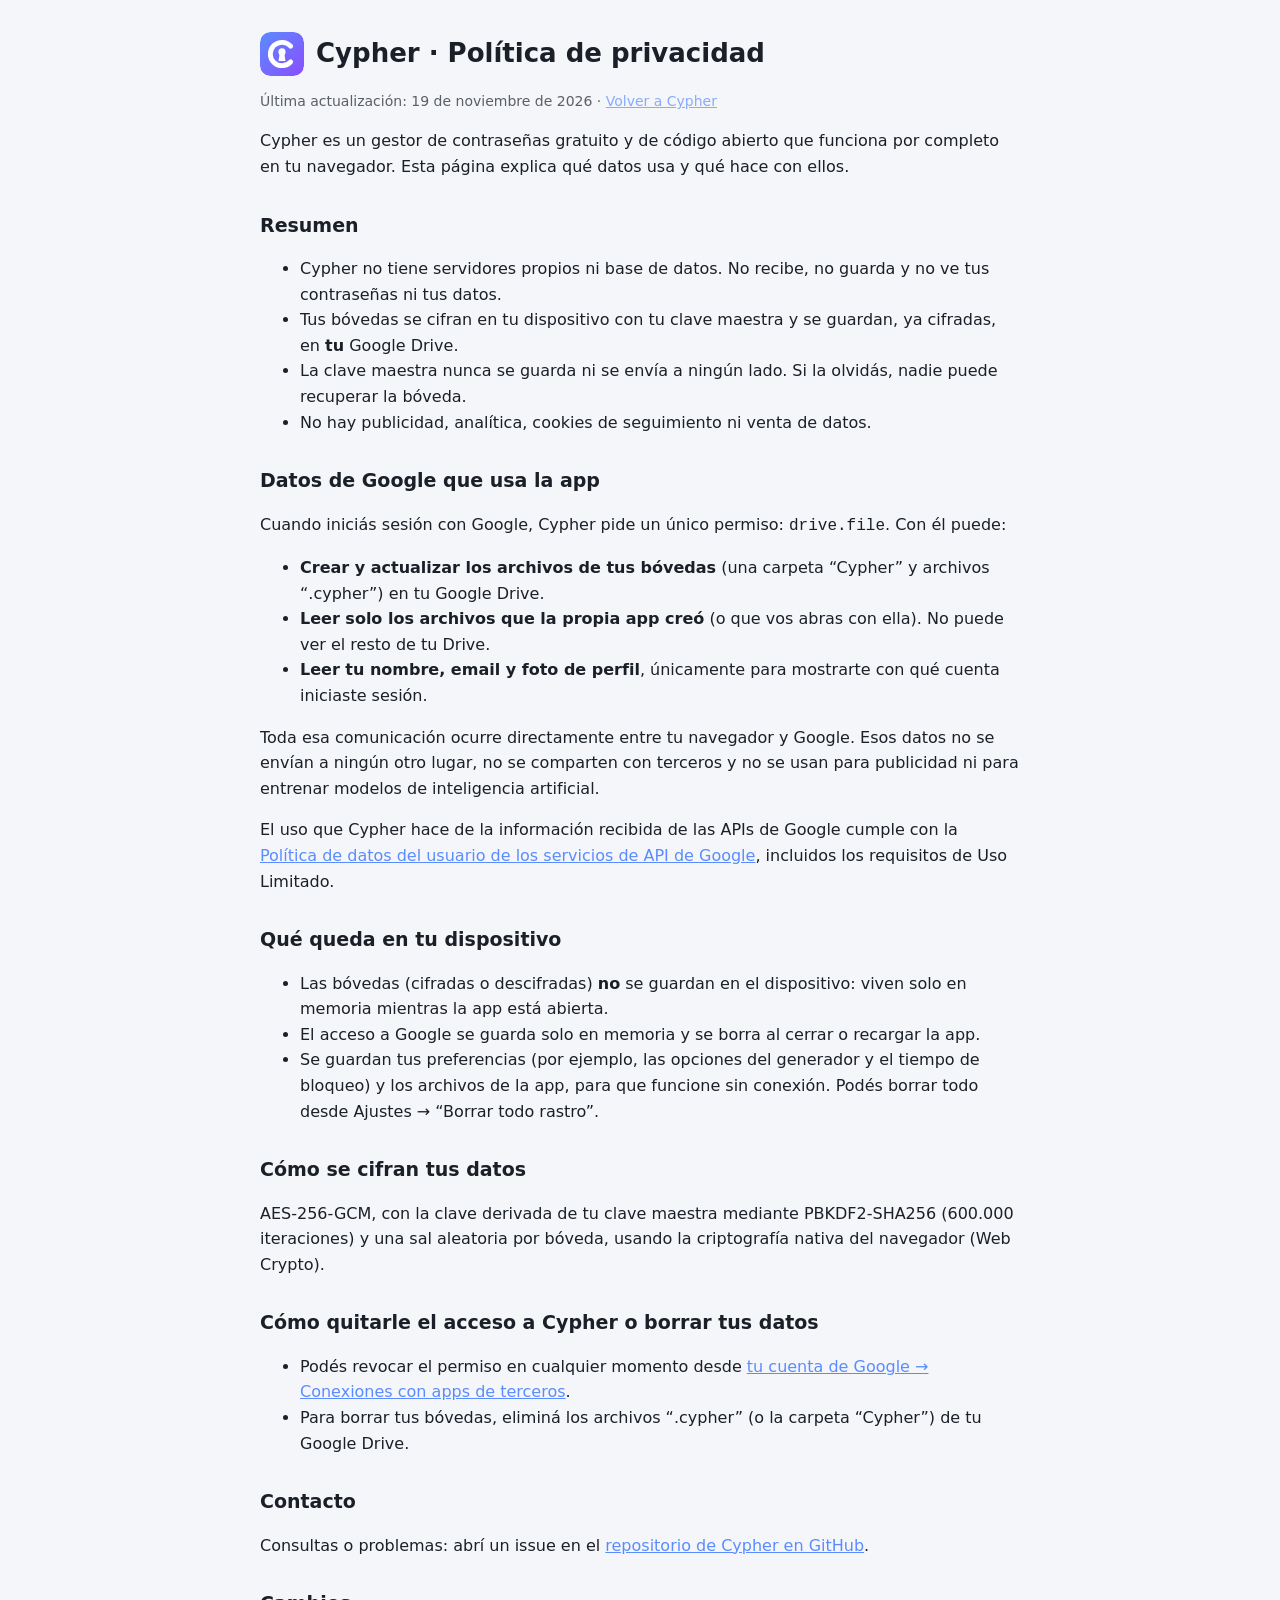
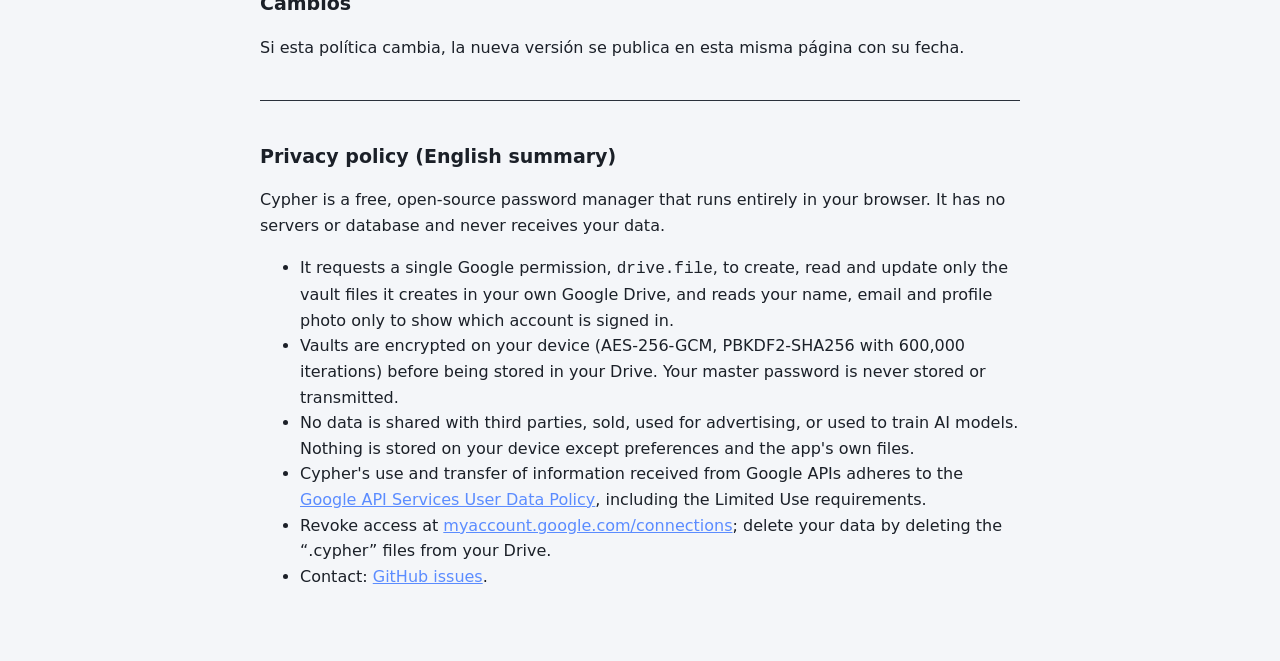
==== privacy.html @ a5969eb4 "Cypher 1.2.2: política de privacidad y links para publicar la app de Google Co-Authored-By: Claude O" ====
<!doctype html>
<html lang="es">
<head>
<meta charset="utf-8">
<meta name="viewport" content="width=device-width, initial-scale=1">
<meta http-equiv="Content-Security-Policy" content="default-src 'self'; style-src 'self' 'unsafe-inline'; img-src 'self'; object-src 'none'; base-uri 'none'; form-action 'none'">
<meta name="referrer" content="no-referrer">
<title>Cypher · Política de privacidad</title>
<link rel="icon" type="image/svg+xml" href="icons/icon.svg">
<style>
  :root { color-scheme: dark light; }
  body { margin: 0; font: 16px/1.6 system-ui, -apple-system, "Segoe UI", Roboto, sans-serif; background: #0f1216; color: #e6e9ee; }
  @media (prefers-color-scheme: light) { body { background: #f4f6f9; color: #1b2028; } }
  main { max-width: 760px; margin: 0 auto; padding: 32px 20px 60px; }
  header { display: flex; align-items: center; gap: 12px; margin-bottom: 8px; }
  header img { width: 44px; height: 44px; border-radius: 10px; }
  h1 { margin: 0; font-size: 26px; }
  h2 { font-size: 19px; margin-top: 30px; }
  a { color: #5b8cff; }
  .muted { opacity: .7; font-size: 14px; }
  hr { border: 0; border-top: 1px solid #2a313b; margin: 40px 0; }
</style>
</head>
<body>
<main>
  <header><img src="icons/icon.svg" alt=""><h1>Cypher · Política de privacidad</h1></header>
  <p class="muted">Última actualización: 19 de noviembre de 2026 · <a href="./">Volver a Cypher</a></p>

  <p>Cypher es un gestor de contraseñas gratuito y de código abierto que funciona por completo en tu navegador. Esta página explica qué datos usa y qué hace con ellos.</p>

  <h2>Resumen</h2>
  <ul>
    <li>Cypher no tiene servidores propios ni base de datos. No recibe, no guarda y no ve tus contraseñas ni tus datos.</li>
    <li>Tus bóvedas se cifran en tu dispositivo con tu clave maestra y se guardan, ya cifradas, en <b>tu</b> Google Drive.</li>
    <li>La clave maestra nunca se guarda ni se envía a ningún lado. Si la olvidás, nadie puede recuperar la bóveda.</li>
    <li>No hay publicidad, analítica, cookies de seguimiento ni venta de datos.</li>
  </ul>

  <h2>Datos de Google que usa la app</h2>
  <p>Cuando iniciás sesión con Google, Cypher pide un único permiso: <code>drive.file</code>. Con él puede:</p>
  <ul>
    <li><b>Crear y actualizar los archivos de tus bóvedas</b> (una carpeta “Cypher” y archivos “.cypher”) en tu Google Drive.</li>
    <li><b>Leer solo los archivos que la propia app creó</b> (o que vos abras con ella). No puede ver el resto de tu Drive.</li>
    <li><b>Leer tu nombre, email y foto de perfil</b>, únicamente para mostrarte con qué cuenta iniciaste sesión.</li>
  </ul>
  <p>Toda esa comunicación ocurre directamente entre tu navegador y Google. Esos datos no se envían a ningún otro lugar, no se comparten con terceros y no se usan para publicidad ni para entrenar modelos de inteligencia artificial.</p>
  <p>El uso que Cypher hace de la información recibida de las APIs de Google cumple con la <a href="https://developers.google.com/terms/api-services-user-data-policy" rel="noopener">Política de datos del usuario de los servicios de API de Google</a>, incluidos los requisitos de Uso Limitado.</p>

  <h2>Qué queda en tu dispositivo</h2>
  <ul>
    <li>Las bóvedas (cifradas o descifradas) <b>no</b> se guardan en el dispositivo: viven solo en memoria mientras la app está abierta.</li>
    <li>El acceso a Google se guarda solo en memoria y se borra al cerrar o recargar la app.</li>
    <li>Se guardan tus preferencias (por ejemplo, las opciones del generador y el tiempo de bloqueo) y los archivos de la app, para que funcione sin conexión. Podés borrar todo desde Ajustes → “Borrar todo rastro”.</li>
  </ul>

  <h2>Cómo se cifran tus datos</h2>
  <p>AES-256-GCM, con la clave derivada de tu clave maestra mediante PBKDF2-SHA256 (600.000 iteraciones) y una sal aleatoria por bóveda, usando la criptografía nativa del navegador (Web Crypto).</p>

  <h2>Cómo quitarle el acceso a Cypher o borrar tus datos</h2>
  <ul>
    <li>Podés revocar el permiso en cualquier momento desde <a href="https://myaccount.google.com/connections" rel="noopener">tu cuenta de Google → Conexiones con apps de terceros</a>.</li>
    <li>Para borrar tus bóvedas, eliminá los archivos “.cypher” (o la carpeta “Cypher”) de tu Google Drive.</li>
  </ul>

  <h2>Contacto</h2>
  <p>Consultas o problemas: abrí un issue en el <a href="https://github.com/ldevoto/cypher/issues" rel="noopener">repositorio de Cypher en GitHub</a>.</p>

  <h2>Cambios</h2>
  <p>Si esta política cambia, la nueva versión se publica en esta misma página con su fecha.</p>

  <hr>

  <h2 lang="en">Privacy policy (English summary)</h2>
  <div lang="en">
    <p>Cypher is a free, open-source password manager that runs entirely in your browser. It has no servers or database and never receives your data.</p>
    <ul>
      <li>It requests a single Google permission, <code>drive.file</code>, to create, read and update only the vault files it creates in your own Google Drive, and reads your name, email and profile photo only to show which account is signed in.</li>
      <li>Vaults are encrypted on your device (AES-256-GCM, PBKDF2-SHA256 with 600,000 iterations) before being stored in your Drive. Your master password is never stored or transmitted.</li>
      <li>No data is shared with third parties, sold, used for advertising, or used to train AI models. Nothing is stored on your device except preferences and the app's own files.</li>
      <li>Cypher's use and transfer of information received from Google APIs adheres to the <a href="https://developers.google.com/terms/api-services-user-data-policy" rel="noopener">Google API Services User Data Policy</a>, including the Limited Use requirements.</li>
      <li>Revoke access at <a href="https://myaccount.google.com/connections" rel="noopener">myaccount.google.com/connections</a>; delete your data by deleting the “.cypher” files from your Drive.</li>
      <li>Contact: <a href="https://github.com/ldevoto/cypher/issues" rel="noopener">GitHub issues</a>.</li>
    </ul>
  </div>
</main>
</body>
</html>
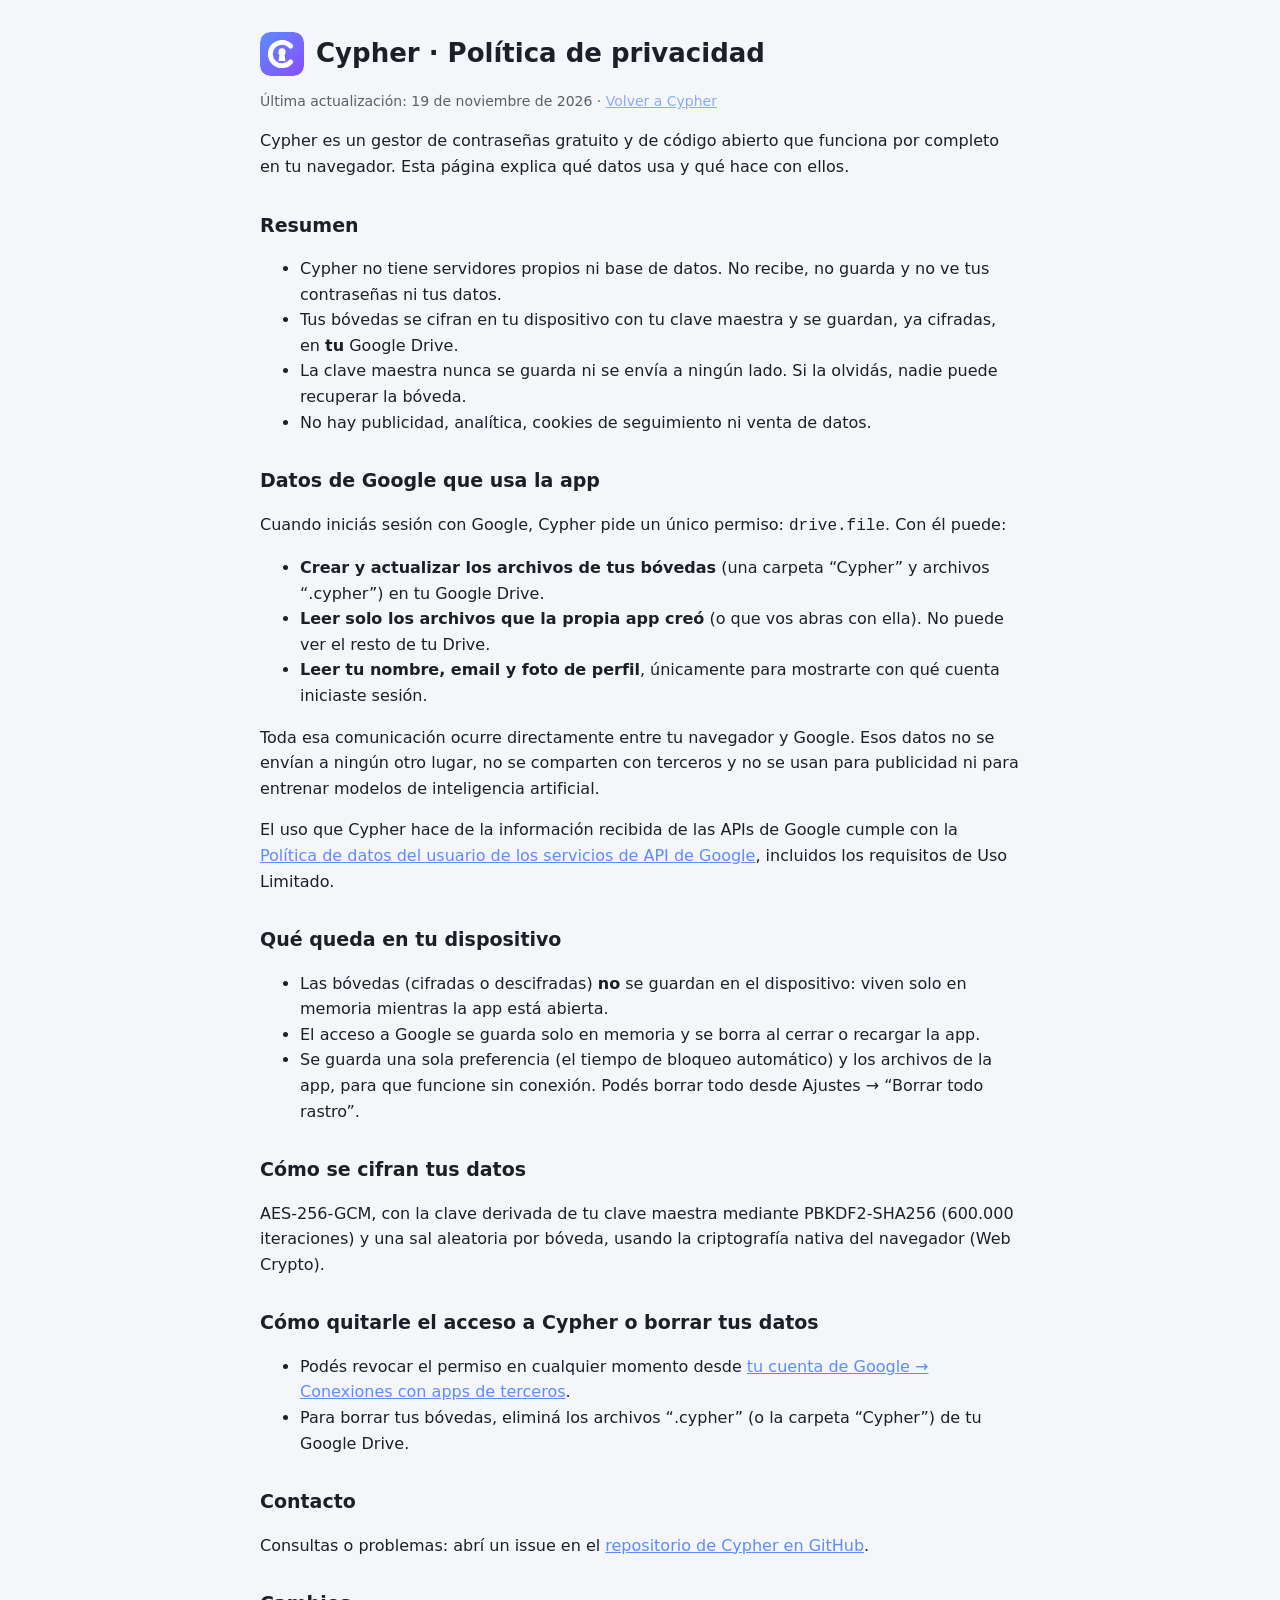
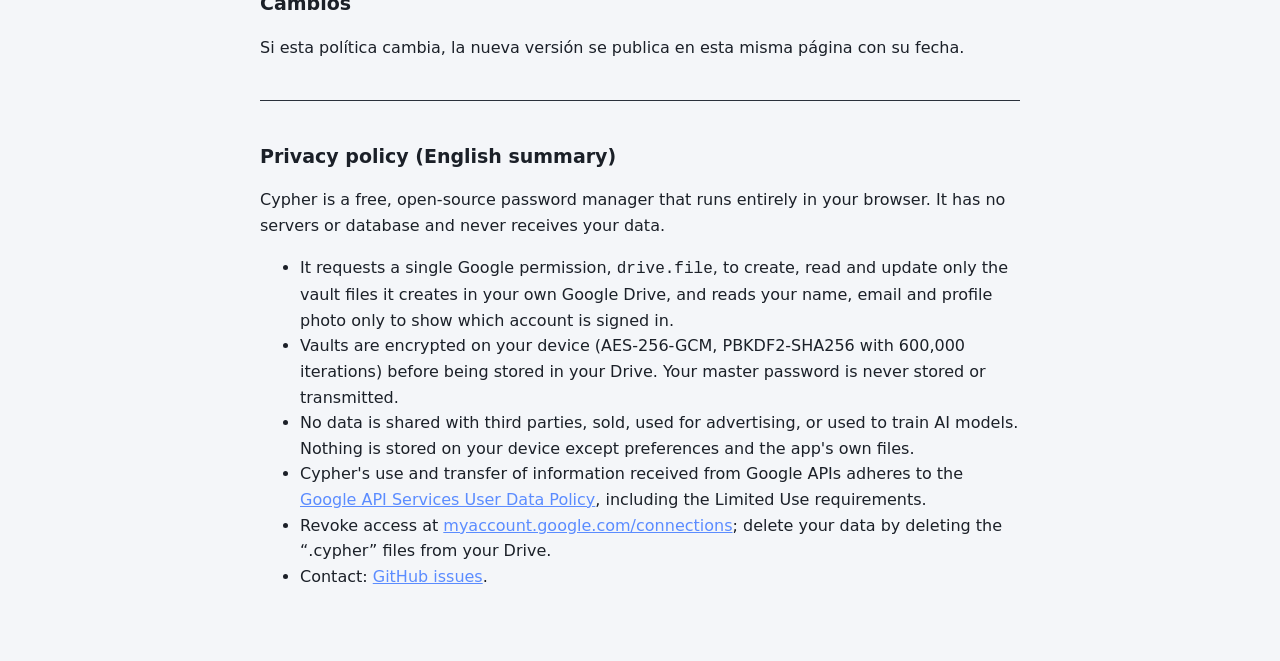
==== commit f7c0a841: "Cypher 1.2.5: las opciones del generador no se recuerdan" ====
--- a/privacy.html
+++ b/privacy.html
@@ -50,7 +50,7 @@
   <ul>
     <li>Las bóvedas (cifradas o descifradas) <b>no</b> se guardan en el dispositivo: viven solo en memoria mientras la app está abierta.</li>
     <li>El acceso a Google se guarda solo en memoria y se borra al cerrar o recargar la app.</li>
-    <li>Se guardan tus preferencias (por ejemplo, las opciones del generador y el tiempo de bloqueo) y los archivos de la app, para que funcione sin conexión. Podés borrar todo desde Ajustes → “Borrar todo rastro”.</li>
+    <li>Se guarda una sola preferencia (el tiempo de bloqueo automático) y los archivos de la app, para que funcione sin conexión. Podés borrar todo desde Ajustes → “Borrar todo rastro”.</li>
   </ul>
 
   <h2>Cómo se cifran tus datos</h2>
